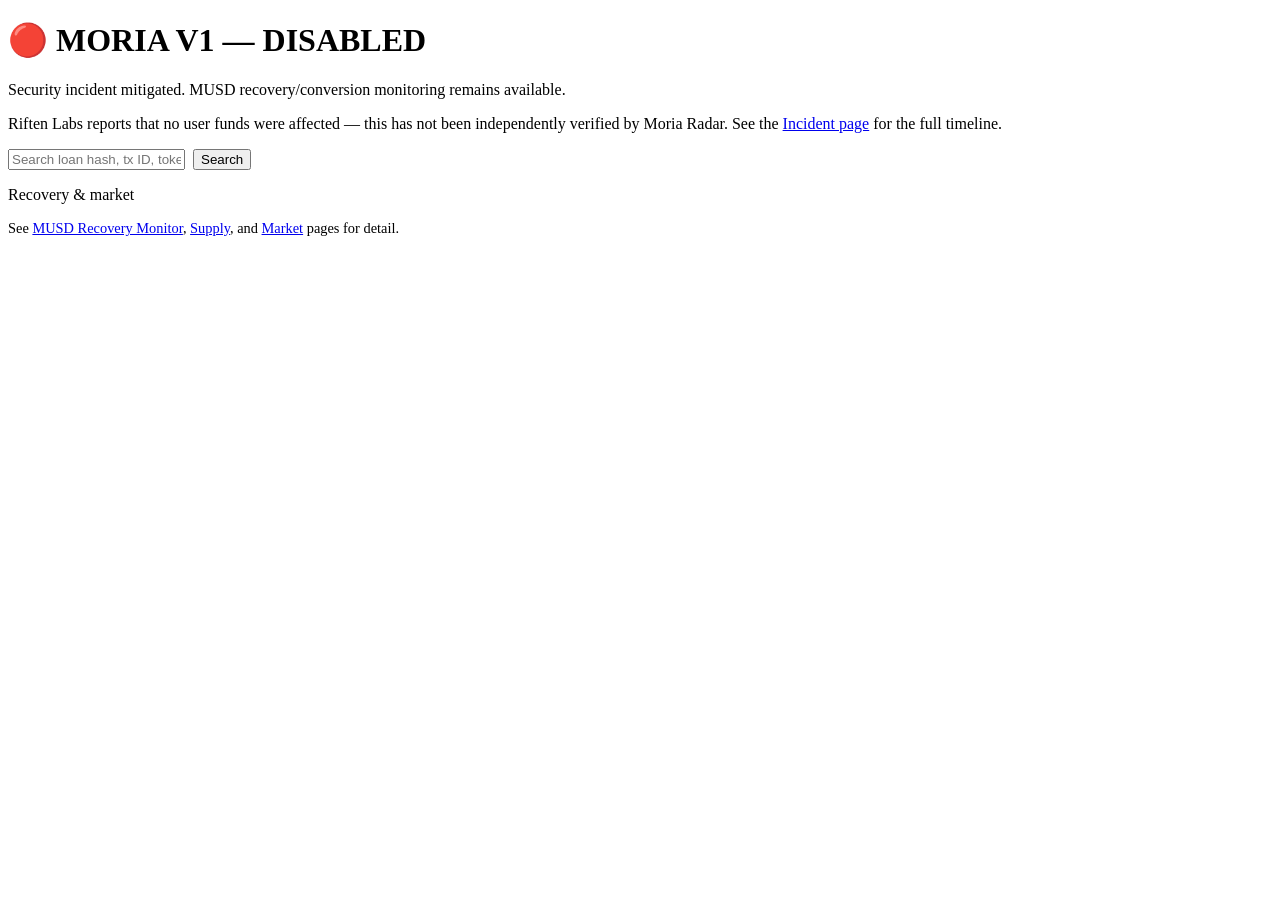
==== index.html @ 301705ee "Add files via upload" ====
<!DOCTYPE html>
<html lang="en">
<head>
<meta charset="UTF-8">
<meta name="viewport" content="width=device-width, initial-scale=1.0">
<title>Moria Radar — Live MUSD & Moria Analytics on Bitcoin Cash</title>
<meta name="description" content="Independent analytics, recovery monitoring and historical intelligence for Moria Protocol.">
<link rel="stylesheet" href="css/style.css">
</head>
<body>
<header id="site-header"></header>

<main>
  <div class="status-banner">
    <h1>🔴 MORIA V1 — DISABLED</h1>
    <p>Security incident mitigated. MUSD recovery/conversion monitoring remains available.</p>
    <p>Riften Labs reports that no user funds were affected — this has not been independently verified by Moria Radar. See the <a href="incident.html">Incident page</a> for the full timeline.</p>
  </div>

  <div class="search-bar">
    <form id="global-search-form" style="display:flex; gap:8px; flex:1;">
      <input id="global-search-input" type="text" placeholder="Search loan hash, tx ID, token ID, or address…">
      <button type="submit">Search</button>
    </form>
  </div>

  <div id="dashboard-cards"></div>

  <p class="section-title">Recovery & market</p>
  <p style="color: var(--text-dim); font-size: 0.9rem;">
    See <a href="buyback.html">MUSD Recovery Monitor</a>, <a href="supply.html">Supply</a>, and
    <a href="market.html">Market</a> pages for detail.
  </p>
</main>

<footer id="site-footer"></footer>

<script type="module" src="js/pages/dashboard.js"></script>
</body>
</html>
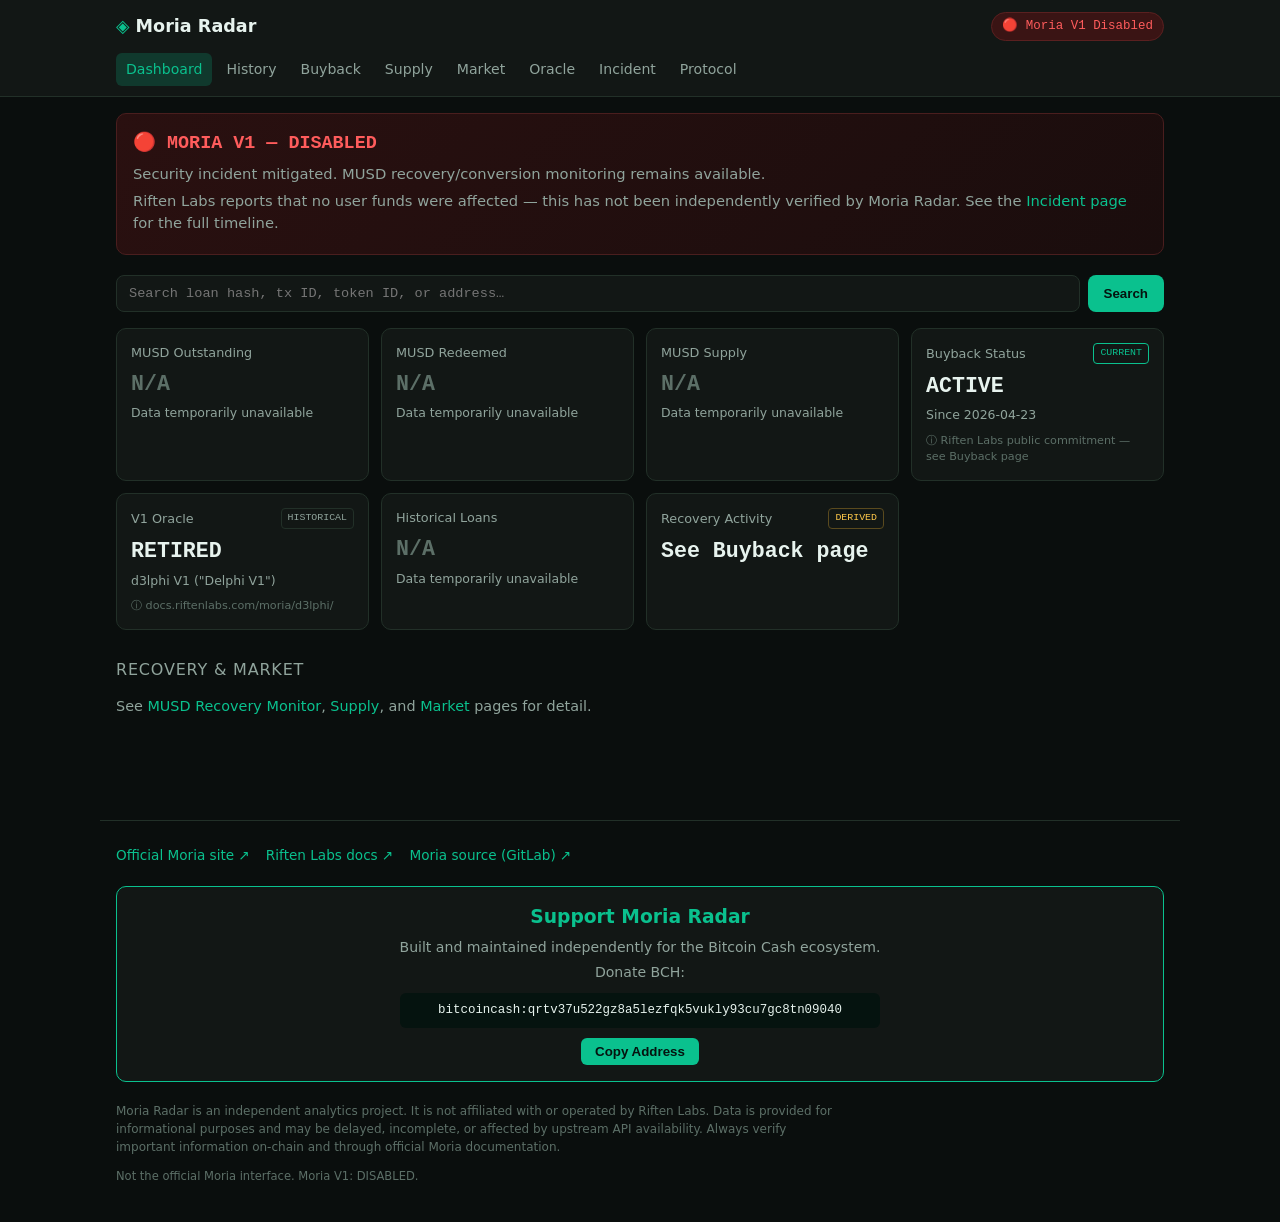
==== commit 57eb515e: "Fix stylesheet link in index.html" ====
--- a/index.html
+++ b/index.html
@@ -5,7 +5,7 @@
 <meta name="viewport" content="width=device-width, initial-scale=1.0">
 <title>Moria Radar — Live MUSD & Moria Analytics on Bitcoin Cash</title>
 <meta name="description" content="Independent analytics, recovery monitoring and historical intelligence for Moria Protocol.">
-<link rel="stylesheet" href="css/style.css">
+<link rel="stylesheet" href="style.css">
 </head>
 <body>
 <header id="site-header"></header>
--- a/style.css
+++ b/style.css
@@ -0,0 +1,300 @@
+@import url('https://fonts.googleapis.com/css2?family=JetBrains+Mono:wght@400;500;700&family=Space+Grotesk:wght@400;500;600;700&display=swap');
+
+:root {
+  --bg: #0a0e0d;
+  --bg-elevated: #121715;
+  --border: #223028;
+  --green: #0ac18e;
+  --green-dim: #0ac18e33;
+  --red: #ff5c5c;
+  --yellow: #ffc94a;
+  --text: #e7f3ee;
+  --text-dim: #90a49c;
+  --text-faint: #5c6f67;
+  --radius: 10px;
+}
+
+* { box-sizing: border-box; }
+
+body {
+  margin: 0;
+  background: var(--bg);
+  color: var(--text);
+  font-family: 'Space Grotesk', system-ui, sans-serif;
+  line-height: 1.5;
+  -webkit-font-smoothing: antialiased;
+}
+
+code, .mono { font-family: 'JetBrains Mono', monospace; }
+
+a { color: var(--green); text-decoration: none; }
+a:hover { text-decoration: underline; }
+
+main {
+  max-width: 1080px;
+  margin: 0 auto;
+  padding: 16px 16px 48px;
+}
+
+/* ---------- Header / Nav ---------- */
+#site-header {
+  border-bottom: 1px solid var(--border);
+  background: var(--bg-elevated);
+  position: sticky;
+  top: 0;
+  z-index: 20;
+}
+.header-top {
+  display: flex;
+  align-items: center;
+  gap: 12px;
+  padding: 12px 16px;
+  max-width: 1080px;
+  margin: 0 auto;
+}
+.brand {
+  font-weight: 700;
+  font-size: 1.1rem;
+  color: var(--text);
+  display: flex;
+  align-items: center;
+  gap: 6px;
+}
+.brand-mark { color: var(--green); }
+.v1-status-pill {
+  margin-left: auto;
+  font-size: 0.78rem;
+  font-family: 'JetBrains Mono', monospace;
+  background: #3a1414;
+  color: var(--red);
+  border: 1px solid #5a2020;
+  padding: 4px 10px;
+  border-radius: 999px;
+  white-space: nowrap;
+}
+.v1-status-pill-inline {
+  font-family: 'JetBrains Mono', monospace;
+  color: var(--red);
+}
+.nav-toggle {
+  background: none;
+  border: 1px solid var(--border);
+  color: var(--text);
+  border-radius: 6px;
+  padding: 4px 10px;
+  font-size: 1.1rem;
+  display: none;
+}
+.site-nav {
+  display: flex;
+  gap: 4px;
+  padding: 0 16px 10px;
+  max-width: 1080px;
+  margin: 0 auto;
+  overflow-x: auto;
+}
+.nav-link {
+  color: var(--text-dim);
+  font-size: 0.88rem;
+  padding: 6px 10px;
+  border-radius: 6px;
+  white-space: nowrap;
+}
+.nav-link:hover, .nav-link.active {
+  color: var(--green);
+  background: var(--green-dim);
+  text-decoration: none;
+}
+
+@media (max-width: 720px) {
+  .nav-toggle { display: block; }
+  .site-nav {
+    display: none;
+    flex-direction: column;
+    overflow-x: visible;
+  }
+  .site-nav.open { display: flex; }
+}
+
+/* ---------- Banners ---------- */
+.status-banner {
+  background: linear-gradient(135deg, #2a1010, #1a0d0d);
+  border: 1px solid #4a1e1e;
+  border-radius: var(--radius);
+  padding: 16px;
+  margin-bottom: 20px;
+}
+.status-banner h1 {
+  margin: 0 0 6px;
+  color: var(--red);
+  font-size: 1.15rem;
+  font-family: 'JetBrains Mono', monospace;
+}
+.status-banner p { margin: 4px 0; color: var(--text-dim); font-size: 0.92rem; }
+
+.section-title {
+  font-size: 1rem;
+  color: var(--text-dim);
+  text-transform: uppercase;
+  letter-spacing: 0.05em;
+  margin: 28px 0 12px;
+}
+
+/* ---------- Cards ---------- */
+.card-grid {
+  display: grid;
+  grid-template-columns: repeat(auto-fill, minmax(220px, 1fr));
+  gap: 12px;
+}
+.card {
+  background: var(--bg-elevated);
+  border: 1px solid var(--border);
+  border-radius: var(--radius);
+  padding: 14px;
+}
+.card-header {
+  display: flex;
+  justify-content: space-between;
+  align-items: center;
+  margin-bottom: 6px;
+}
+.card-title { font-size: 0.8rem; color: var(--text-dim); }
+.card-value {
+  font-family: 'JetBrains Mono', monospace;
+  font-size: 1.35rem;
+  font-weight: 700;
+}
+.card-loading { color: var(--text-faint); font-size: 1rem; font-weight: 400; }
+.card-unavailable { color: var(--text-faint); }
+.card-subtext { font-size: 0.78rem; color: var(--text-dim); margin-top: 4px; }
+.card-source { font-size: 0.7rem; color: var(--text-faint); margin-top: 8px; }
+.info-dot { cursor: help; }
+
+.tag {
+  font-size: 0.62rem;
+  font-family: 'JetBrains Mono', monospace;
+  padding: 2px 6px;
+  border-radius: 4px;
+  border: 1px solid var(--border);
+  color: var(--text-dim);
+}
+.tag-current { color: var(--green); border-color: var(--green); }
+.tag-historical { color: var(--text-dim); }
+.tag-derived { color: var(--yellow); border-color: #5a4a1e; }
+.tag-estimated { color: var(--yellow); border-color: #5a4a1e; }
+.tag-unavailable { color: var(--red); border-color: #5a2020; }
+
+/* ---------- Tables ---------- */
+.table-scroll { overflow-x: auto; border: 1px solid var(--border); border-radius: var(--radius); }
+.data-table { width: 100%; border-collapse: collapse; font-size: 0.85rem; min-width: 560px; }
+.data-table th {
+  text-align: left;
+  padding: 10px 12px;
+  background: var(--bg-elevated);
+  color: var(--text-dim);
+  font-size: 0.72rem;
+  text-transform: uppercase;
+  border-bottom: 1px solid var(--border);
+}
+.data-table td {
+  padding: 10px 12px;
+  border-bottom: 1px solid var(--border);
+  font-family: 'JetBrains Mono', monospace;
+}
+.row-clickable { cursor: pointer; }
+.row-clickable:hover { background: var(--green-dim); }
+.table-empty { padding: 24px; text-align: center; color: var(--text-faint); }
+
+.badge { font-size: 0.7rem; padding: 2px 8px; border-radius: 999px; font-family: 'JetBrains Mono', monospace; }
+.badge-good { background: #0d2a20; color: var(--green); }
+.badge-bad { background: #2a1414; color: var(--red); }
+.badge-neutral { background: #1c2420; color: var(--text-dim); }
+
+/* ---------- Charts ---------- */
+.chart-box { background: var(--bg-elevated); border: 1px solid var(--border); border-radius: var(--radius); padding: 14px; }
+.chart-empty { color: var(--text-faint); padding: 40px 0; text-align: center; }
+.chart-label { font-size: 0.75rem; color: var(--text-dim); margin-top: 6px; }
+.range-tabs { display: flex; gap: 6px; margin-bottom: 10px; }
+.range-tab {
+  background: none; border: 1px solid var(--border); color: var(--text-dim);
+  padding: 4px 10px; border-radius: 6px; font-size: 0.78rem; cursor: pointer;
+}
+.range-tab.active { color: var(--green); border-color: var(--green); }
+
+/* ---------- Activity feed ---------- */
+.activity-feed { border: 1px solid var(--border); border-radius: var(--radius); overflow: hidden; }
+.activity-row {
+  display: flex; gap: 12px; align-items: center; padding: 10px 12px;
+  border-bottom: 1px solid var(--border); font-size: 0.85rem; flex-wrap: wrap;
+}
+.activity-row:last-child { border-bottom: none; }
+.activity-time { font-family: 'JetBrains Mono', monospace; color: var(--text-faint); min-width: 44px; }
+.activity-main { display: flex; gap: 8px; flex-wrap: wrap; flex: 1; }
+.activity-arrow { color: var(--text-dim); }
+.activity-amount { font-family: 'JetBrains Mono', monospace; color: var(--green); }
+.activity-bch { font-family: 'JetBrains Mono', monospace; color: var(--text-dim); }
+.activity-meta { font-size: 0.78rem; color: var(--text-faint); display: flex; gap: 10px; }
+
+/* ---------- Loan detail / timeline ---------- */
+.loan-timeline { display: flex; flex-direction: column; gap: 4px; margin-top: 10px; }
+.timeline-step {
+  background: var(--bg-elevated); border: 1px solid var(--border); border-radius: 8px;
+  padding: 10px 12px; display: flex; gap: 12px; align-items: center; font-size: 0.85rem;
+  flex-wrap: wrap;
+}
+.timeline-type { font-family: 'JetBrains Mono', monospace; color: var(--green); text-transform: uppercase; }
+.timeline-date { color: var(--text-dim); font-size: 0.78rem; }
+.timeline-arrow { color: var(--text-faint); text-align: center; }
+
+/* ---------- Incident timeline ---------- */
+.incident-timeline { border-left: 2px solid var(--border); padding-left: 16px; margin: 16px 0; }
+.incident-event { margin-bottom: 18px; }
+.incident-date { font-family: 'JetBrains Mono', monospace; color: var(--green); font-size: 0.8rem; }
+.incident-desc { color: var(--text); margin-top: 2px; }
+
+/* ---------- Component table (status breakdown) ---------- */
+.status-table { width: 100%; border-collapse: collapse; margin: 12px 0; }
+.status-table td { padding: 8px 10px; border-bottom: 1px solid var(--border); font-size: 0.88rem; }
+.status-table td:first-child { color: var(--text-dim); }
+
+/* ---------- Forms / search ---------- */
+.search-bar { display: flex; gap: 8px; margin: 16px 0; }
+.search-bar input {
+  flex: 1; background: var(--bg-elevated); border: 1px solid var(--border); color: var(--text);
+  padding: 10px 12px; border-radius: 8px; font-family: 'JetBrains Mono', monospace; font-size: 0.85rem;
+}
+.search-bar button {
+  background: var(--green); color: #05130f; border: none; border-radius: 8px;
+  padding: 0 16px; font-weight: 600; cursor: pointer;
+}
+
+/* ---------- Donation ---------- */
+.donation-card {
+  background: var(--bg-elevated); border: 1px solid var(--green); border-radius: var(--radius);
+  padding: 16px; margin: 20px 0; text-align: center;
+}
+.donation-card h3 { margin: 0 0 6px; color: var(--green); }
+.donation-card p { margin: 4px 0; color: var(--text-dim); font-size: 0.88rem; }
+.donation-address {
+  display: block; margin: 10px auto; padding: 8px; background: #05130f; border-radius: 6px;
+  font-size: 0.78rem; word-break: break-all; max-width: 480px;
+}
+.copy-btn {
+  background: var(--green); color: #05130f; border: none; border-radius: 6px;
+  padding: 6px 14px; font-weight: 600; cursor: pointer;
+}
+.donation-warning { color: var(--yellow); font-size: 0.8rem; }
+
+/* ---------- Footer ---------- */
+#site-footer { border-top: 1px solid var(--border); margin-top: 40px; padding: 24px 16px; max-width: 1080px; margin-left: auto; margin-right: auto; }
+.footer-links { display: flex; gap: 16px; flex-wrap: wrap; font-size: 0.85rem; margin-bottom: 12px; }
+.disclaimer { font-size: 0.75rem; color: var(--text-faint); max-width: 720px; }
+.footer-meta { font-size: 0.72rem; color: var(--text-faint); margin-top: 8px; }
+
+.fatal-error, .stale-note {
+  background: #2a1e10; border: 1px solid #5a4520; color: var(--yellow);
+  padding: 10px 12px; border-radius: 8px; font-size: 0.85rem; margin-bottom: 10px;
+}
+
+.data-source-list { list-style: none; padding: 0; font-size: 0.85rem; }
+.data-source-list li { padding: 8px 0; border-bottom: 1px solid var(--border); }
